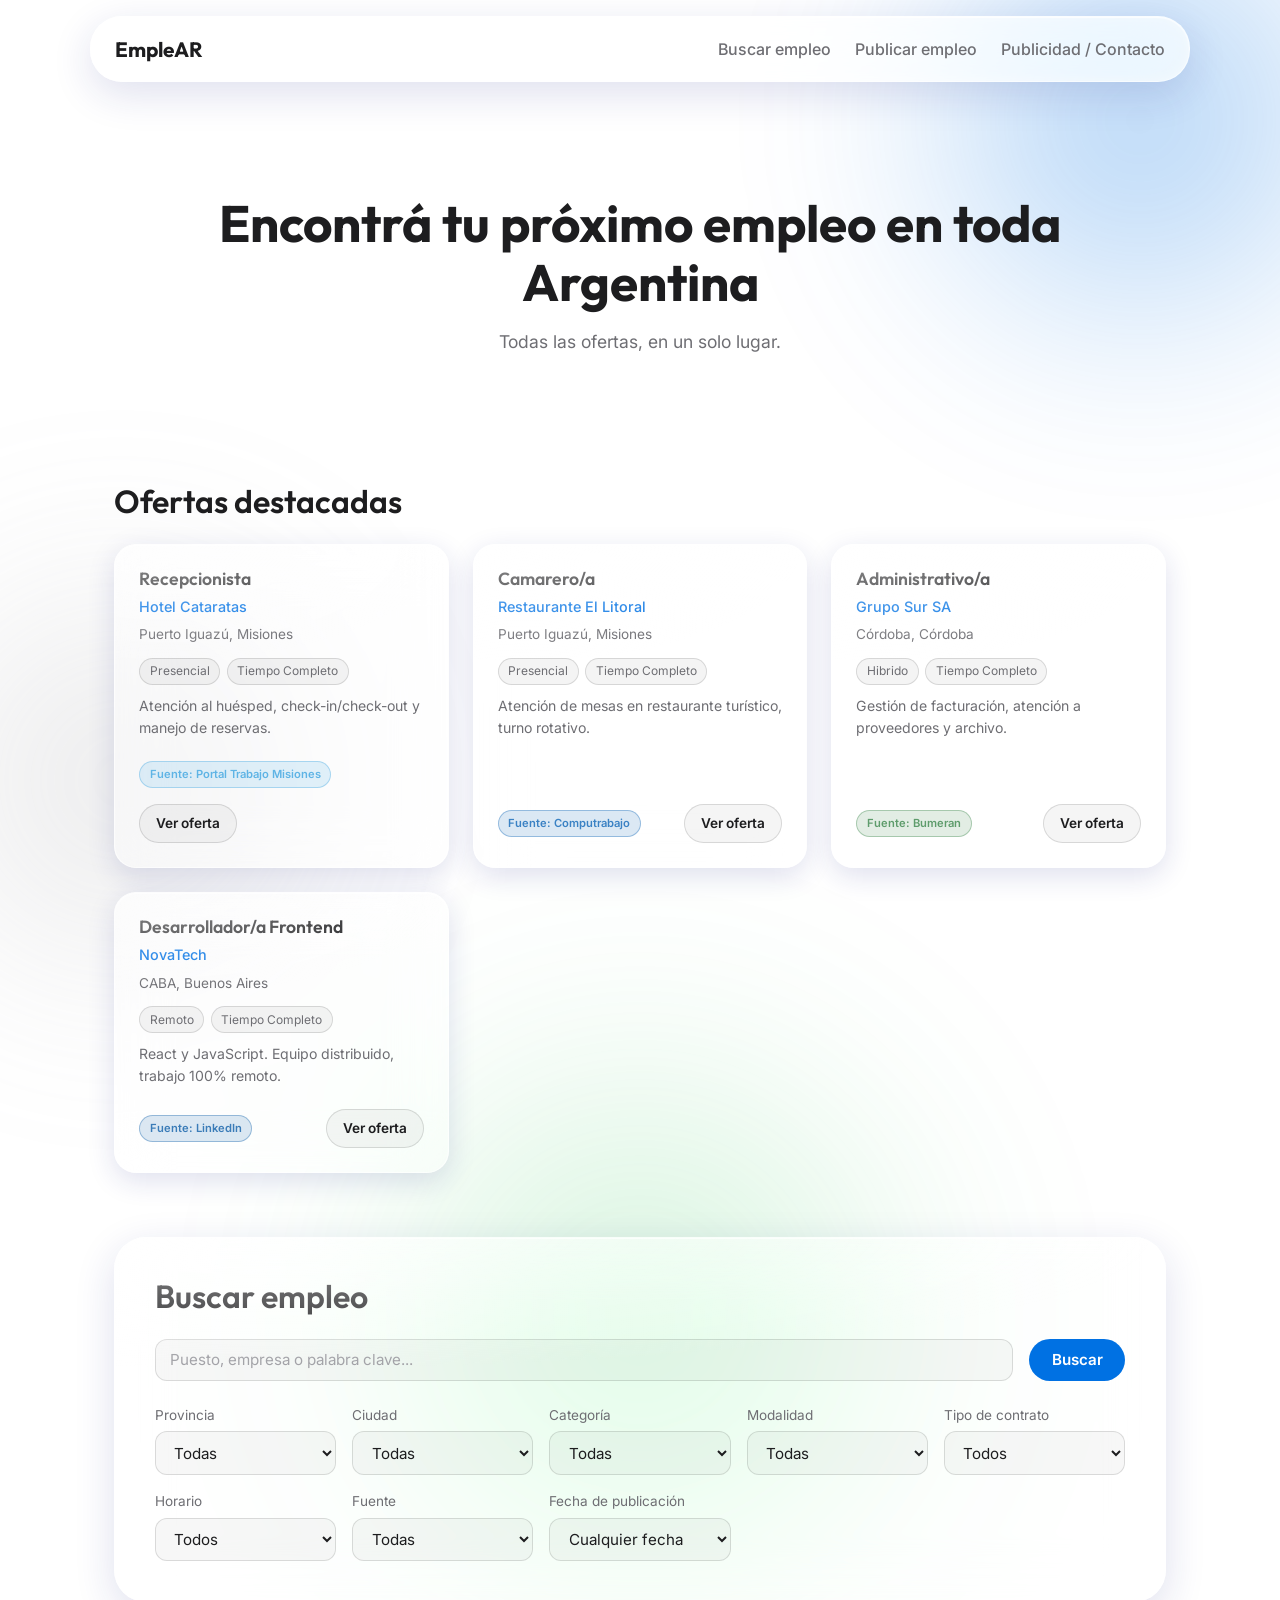
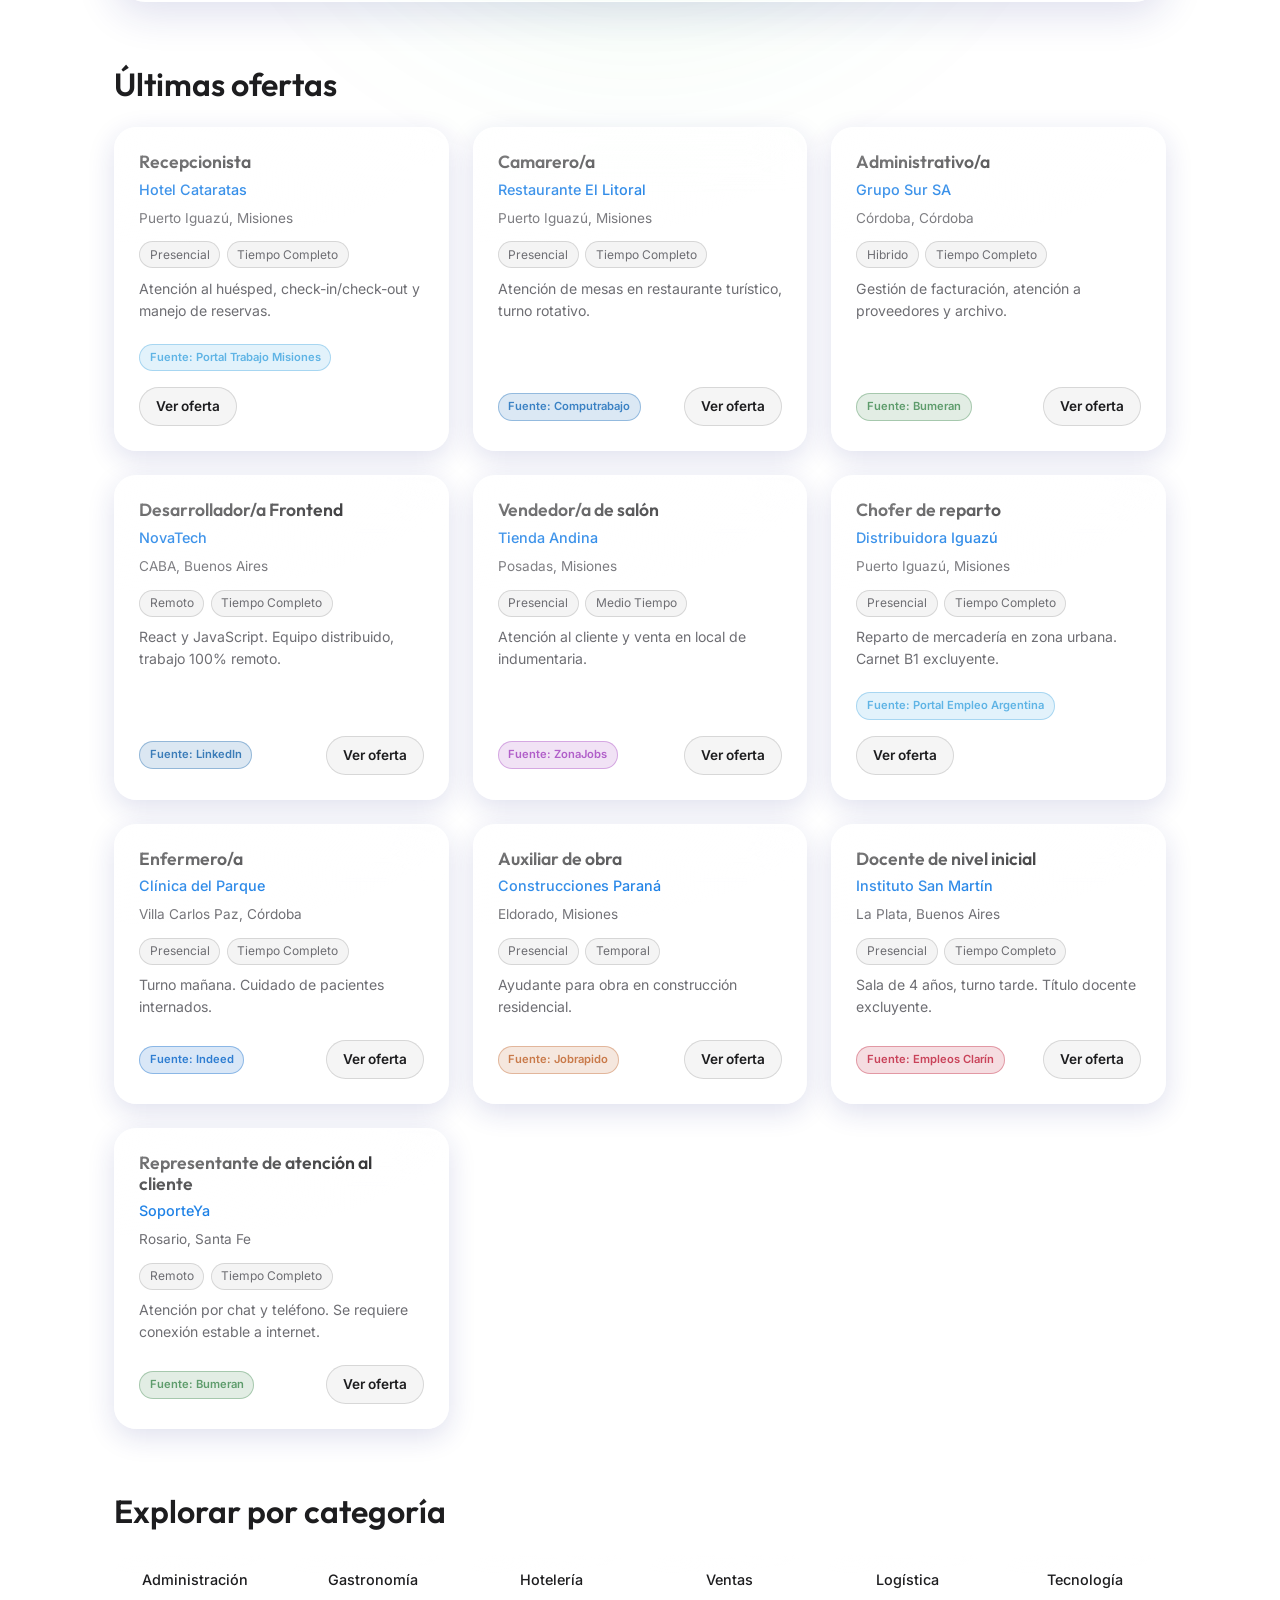
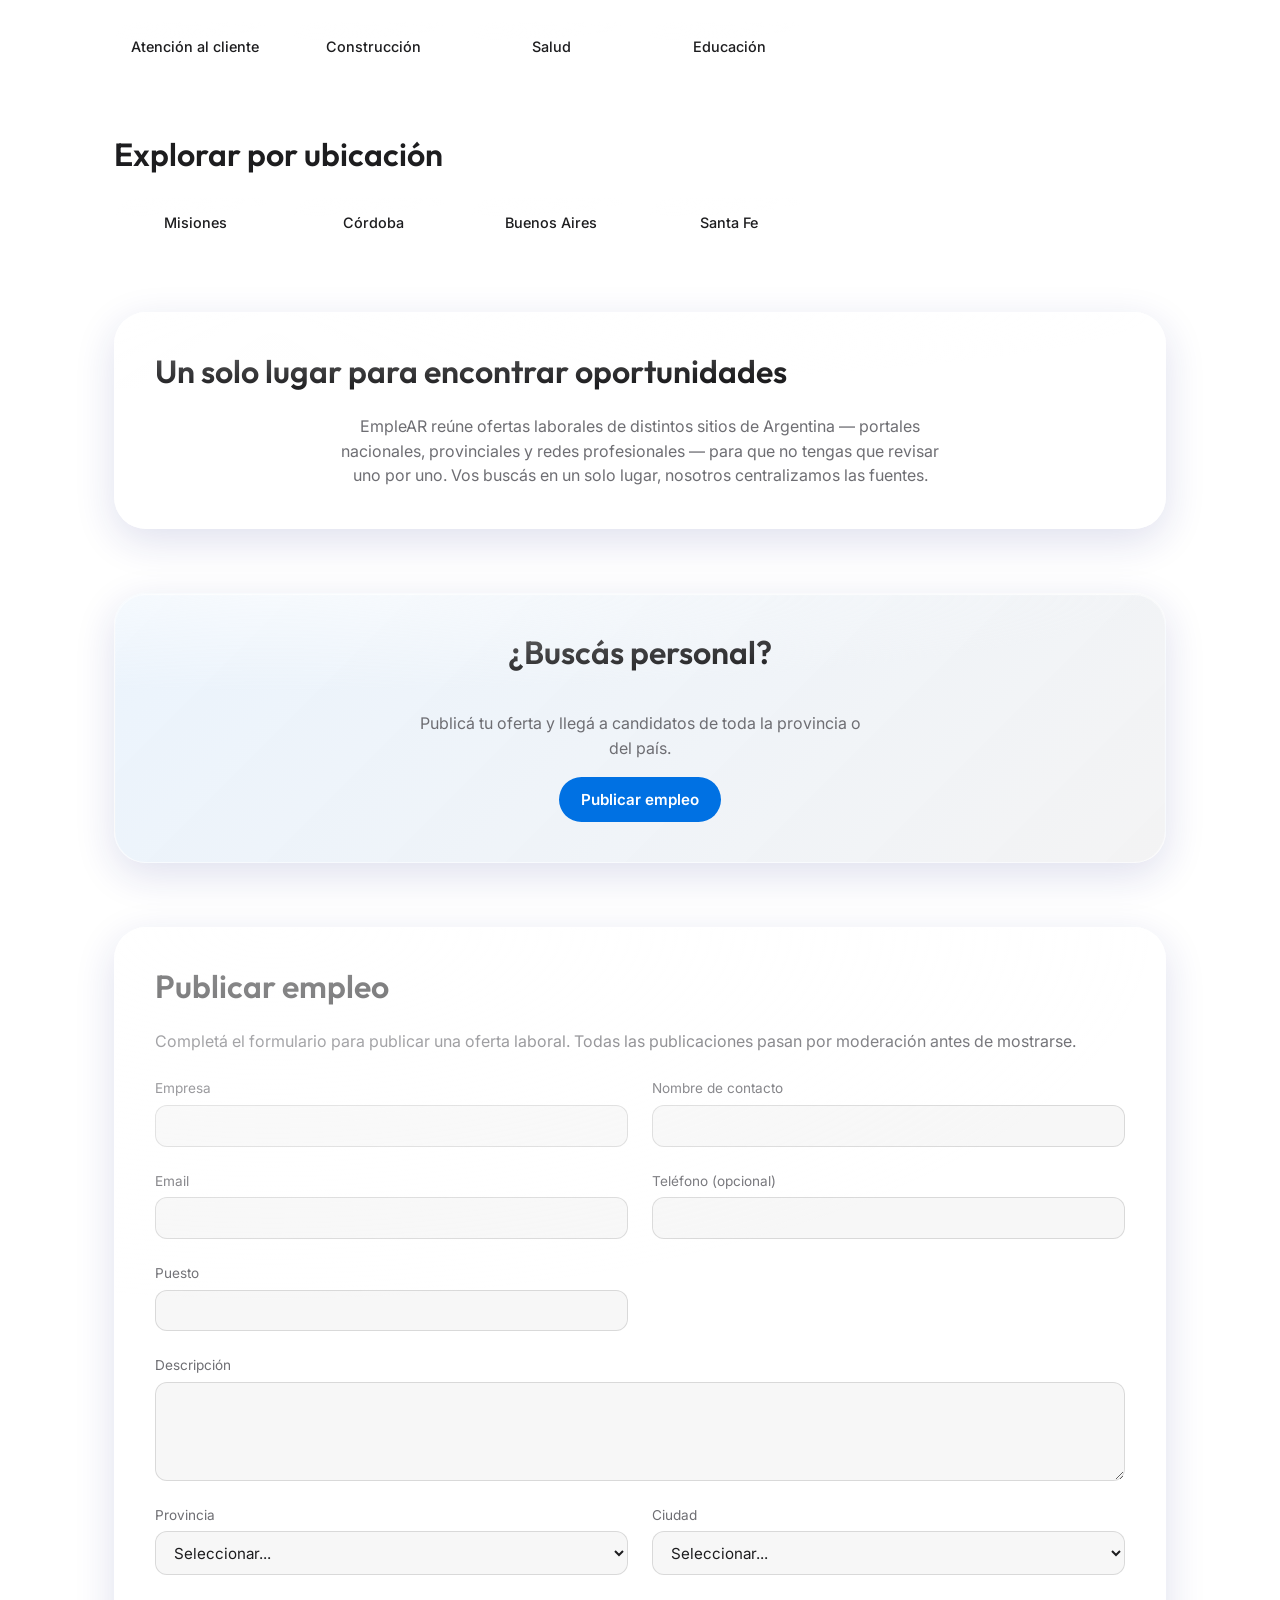
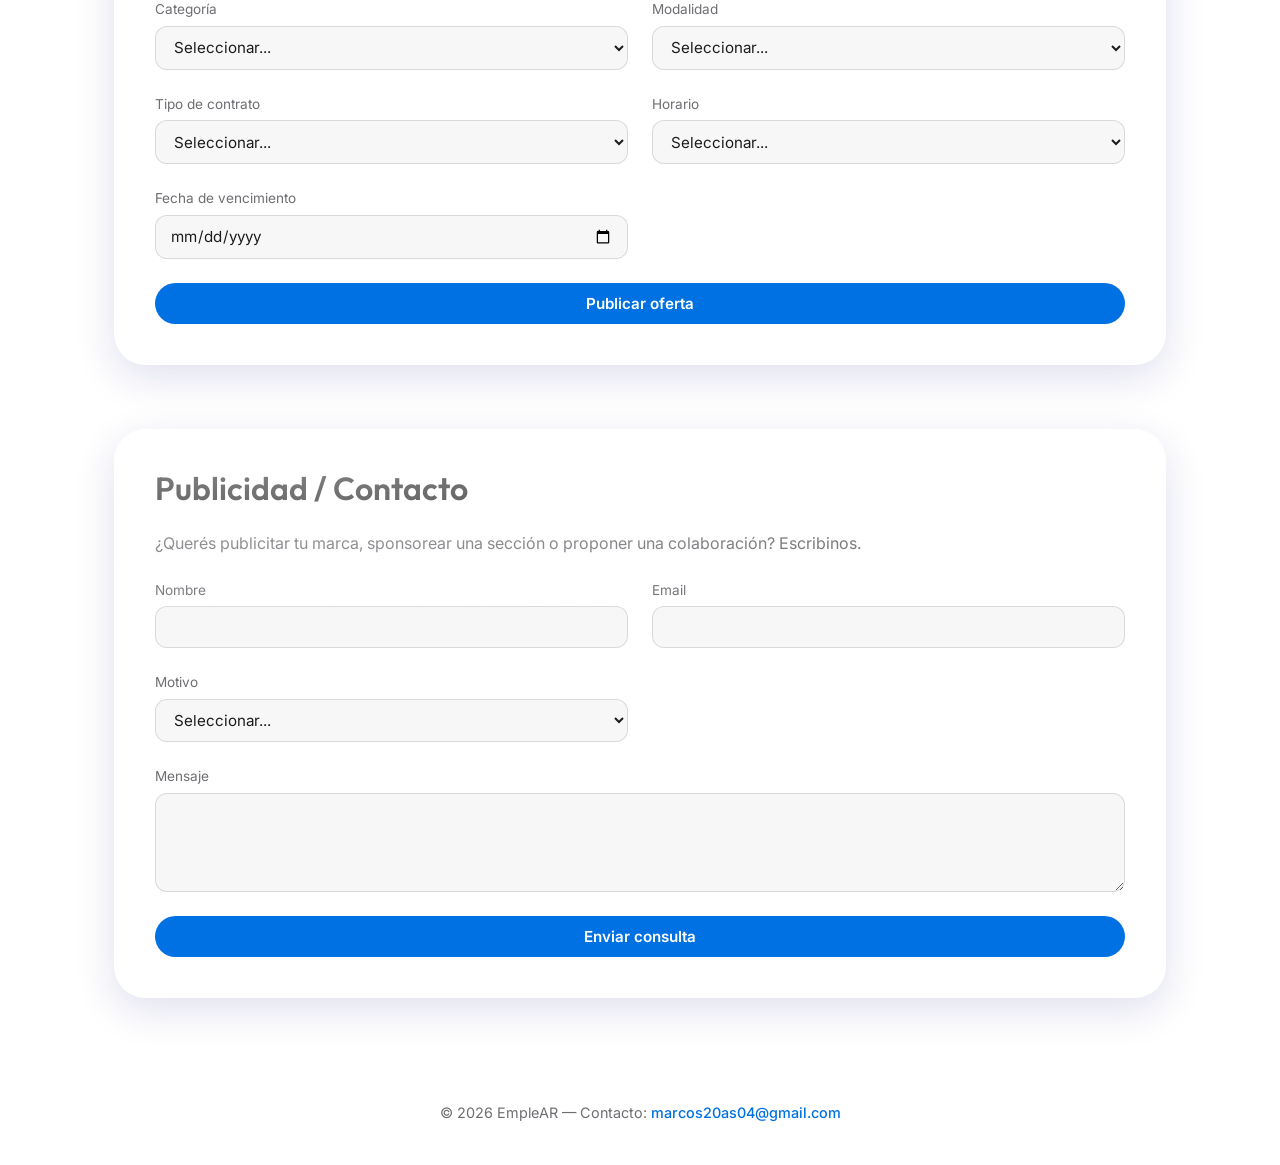
==== index.html @ 5faca5b2 "desarrollo de frontend" ====
<!DOCTYPE html>
<html lang="es">
<head>
  <meta charset="UTF-8">
  <meta name="viewport" content="width=device-width, initial-scale=1.0">
  <title>EmpleAR — Empleos en toda Argentina</title>
  <link rel="preconnect" href="https://fonts.googleapis.com">
  <link rel="preconnect" href="https://fonts.gstatic.com" crossorigin>
  <link href="https://fonts.googleapis.com/css2?family=Inter:wght@400;500;600&family=Outfit:wght@500;600;700&display=swap" rel="stylesheet">
  <link rel="stylesheet" href="css/variables.css">
  <link rel="stylesheet" href="css/base.css">
  <link rel="stylesheet" href="css/components.css">
</head>
<body>

  <!-- ===================== HEADER / NAVBAR ===================== -->
  <header class="site-header">
    <nav class="navbar" aria-label="Navegación principal">
      <a href="#top" class="logo">EmpleAR</a>

      <button class="nav-toggle" id="navToggle" aria-expanded="false" aria-controls="navMenu" aria-label="Abrir menú">
        <span></span>
        <span></span>
        <span></span>
      </button>

      <ul class="nav-menu" id="navMenu">
        <li><a href="#buscar">Buscar empleo</a></li>
        <li><a href="#publicar">Publicar empleo</a></li>
        <li><a href="#contacto">Publicidad / Contacto</a></li>
      </ul>
    </nav>
  </header>

  <main id="top">

    <!-- ===================== HERO ===================== -->
    <section class="hero" id="hero">
      <h1>Encontrá tu próximo empleo en toda Argentina</h1>
      <p>Todas las ofertas, en un solo lugar.</p>
    </section>

    <!-- ===================== OFERTAS DESTACADAS ===================== -->
    <section class="featured-section reveal" id="destacadas" aria-labelledby="destacadas-titulo">
      <h2 id="destacadas-titulo">Ofertas destacadas</h2>
      <div class="job-list" id="featuredList"></div>
    </section>

    <!-- ===================== BUSCADOR Y FILTROS ===================== -->
    <section class="search-section" id="buscar" aria-labelledby="buscar-titulo">
      <h2 id="buscar-titulo">Buscar empleo</h2>

      <form class="search-form" id="searchForm">
        <div class="search-bar">
          <label for="keyword" class="visually-hidden">Palabras clave</label>
          <input type="text" id="keyword" name="keyword" placeholder="Puesto, empresa o palabra clave...">
          <button type="submit" class="btn btn-primary">Buscar</button>
        </div>

        <div class="filters" id="filters">
          <div class="filter-group">
            <label for="provincia">Provincia</label>
            <select id="provincia" name="provincia">
              <option value="">Todas</option>
            </select>
          </div>

          <div class="filter-group">
            <label for="ciudad">Ciudad</label>
            <select id="ciudad" name="ciudad">
              <option value="">Todas</option>
            </select>
          </div>

          <div class="filter-group">
            <label for="categoria">Categoría</label>
            <select id="categoria" name="categoria">
              <option value="">Todas</option>
            </select>
          </div>

          <div class="filter-group">
            <label for="modalidad">Modalidad</label>
            <select id="modalidad" name="modalidad">
              <option value="">Todas</option>
              <option value="presencial">Presencial</option>
              <option value="remoto">Remoto</option>
              <option value="hibrido">Híbrido</option>
            </select>
          </div>

          <div class="filter-group">
            <label for="contrato">Tipo de contrato</label>
            <select id="contrato" name="contrato">
              <option value="">Todos</option>
              <option value="tiempo-completo">Tiempo completo</option>
              <option value="medio-tiempo">Medio tiempo</option>
              <option value="temporal">Temporal</option>
              <option value="freelance">Freelance</option>
            </select>
          </div>

          <div class="filter-group">
            <label for="horario">Horario</label>
            <select id="horario" name="horario">
              <option value="">Todos</option>
              <option value="manana">Mañana</option>
              <option value="tarde">Tarde</option>
              <option value="noche">Noche</option>
              <option value="rotativo">Rotativo</option>
            </select>
          </div>

          <div class="filter-group">
            <label for="fuente">Fuente</label>
            <select id="fuente" name="fuente">
              <option value="">Todas</option>
            </select>
          </div>

          <div class="filter-group">
            <label for="fecha">Fecha de publicación</label>
            <select id="fecha" name="fecha">
              <option value="">Cualquier fecha</option>
              <option value="24h">Últimas 24 horas</option>
              <option value="7d">Última semana</option>
              <option value="30d">Último mes</option>
            </select>
          </div>
        </div>
      </form>
    </section>

    <!-- ===================== RESULTADOS ===================== -->
    <section class="results-section" id="resultados" aria-labelledby="resultados-titulo">
      <h2 id="resultados-titulo">Últimas ofertas</h2>

      <div id="resultsStatus" class="results-status" role="status" aria-live="polite"></div>

      <div class="job-list" id="jobList">
        <!-- Las tarjetas de empleo se insertan acá dinámicamente con JavaScript -->
      </div>
    </section>

    <!-- ===================== EXPLORAR POR CATEGORÍA ===================== -->
    <section class="categories-section reveal" id="categorias" aria-labelledby="categorias-titulo">
      <h2 id="categorias-titulo">Explorar por categoría</h2>
      <div class="category-grid" id="categoryGrid"></div>
    </section>

    <!-- ===================== EXPLORAR POR UBICACIÓN ===================== -->
    <section class="locations-section reveal" id="ubicaciones" aria-labelledby="ubicaciones-titulo">
      <h2 id="ubicaciones-titulo">Explorar por ubicación</h2>
      <div class="location-grid" id="locationGrid"></div>
    </section>

    <!-- ===================== QUÉ ES EMPLEAR ===================== -->
    <section class="about-section reveal" id="nosotros" aria-labelledby="nosotros-titulo">
      <h2 id="nosotros-titulo">Un solo lugar para encontrar oportunidades</h2>
      <p>EmpleAR reúne ofertas laborales de distintos sitios de Argentina — portales nacionales, provinciales y redes profesionales — para que no tengas que revisar uno por uno. Vos buscás en un solo lugar, nosotros centralizamos las fuentes.</p>
    </section>

    <!-- ===================== CTA PUBLICAR ===================== -->
    <section class="cta-section reveal" id="ctaPublicar">
      <h2>¿Buscás personal?</h2>
      <p>Publicá tu oferta y llegá a candidatos de toda la provincia o del país.</p>
      <a href="#publicar" class="btn btn-primary">Publicar empleo</a>
    </section>

    <!-- ===================== PUBLICAR EMPLEO ===================== -->
    <section class="publish-section" id="publicar" aria-labelledby="publicar-titulo">
      <h2 id="publicar-titulo">Publicar empleo</h2>
      <p>Completá el formulario para publicar una oferta laboral. Todas las publicaciones pasan por moderación antes de mostrarse.</p>

      <form class="publish-form" id="publishForm">
        <div class="form-group">
          <label for="empresa">Empresa</label>
          <input type="text" id="empresa" name="empresa" required>
        </div>

        <div class="form-group">
          <label for="contactoNombre">Nombre de contacto</label>
          <input type="text" id="contactoNombre" name="contactoNombre" required>
        </div>

        <div class="form-group">
          <label for="email">Email</label>
          <input type="email" id="email" name="email" required>
        </div>

        <div class="form-group">
          <label for="telefono">Teléfono (opcional)</label>
          <input type="tel" id="telefono" name="telefono">
        </div>

        <div class="form-group">
          <label for="puesto">Puesto</label>
          <input type="text" id="puesto" name="puesto" required>
        </div>

        <div class="form-group form-group-full">
          <label for="descripcion">Descripción</label>
          <textarea id="descripcion" name="descripcion" rows="4" required></textarea>
        </div>

        <div class="form-group">
          <label for="publishProvincia">Provincia</label>
          <select id="publishProvincia" name="provincia" required>
            <option value="">Seleccionar...</option>
          </select>
        </div>

        <div class="form-group">
          <label for="publishCiudad">Ciudad</label>
          <select id="publishCiudad" name="ciudad" required>
            <option value="">Seleccionar...</option>
          </select>
        </div>

        <div class="form-group">
          <label for="publishCategoria">Categoría</label>
          <select id="publishCategoria" name="categoria" required>
            <option value="">Seleccionar...</option>
          </select>
        </div>

        <div class="form-group">
          <label for="publishModalidad">Modalidad</label>
          <select id="publishModalidad" name="modalidad" required>
            <option value="">Seleccionar...</option>
            <option value="presencial">Presencial</option>
            <option value="remoto">Remoto</option>
            <option value="hibrido">Híbrido</option>
          </select>
        </div>

        <div class="form-group">
          <label for="publishContrato">Tipo de contrato</label>
          <select id="publishContrato" name="contrato" required>
            <option value="">Seleccionar...</option>
            <option value="tiempo-completo">Tiempo completo</option>
            <option value="medio-tiempo">Medio tiempo</option>
            <option value="temporal">Temporal</option>
            <option value="freelance">Freelance</option>
          </select>
        </div>

        <div class="form-group">
          <label for="publishHorario">Horario</label>
          <select id="publishHorario" name="horario" required>
            <option value="">Seleccionar...</option>
            <option value="manana">Mañana</option>
            <option value="tarde">Tarde</option>
            <option value="noche">Noche</option>
            <option value="rotativo">Rotativo</option>
          </select>
        </div>

        <div class="form-group">
          <label for="vencimiento">Fecha de vencimiento</label>
          <input type="date" id="vencimiento" name="vencimiento" required>
        </div>

        <div class="form-group form-group-full">
          <button type="submit" class="btn btn-primary">Publicar oferta</button>
        </div>
      </form>
    </section>

    <!-- ===================== PUBLICIDAD / CONTACTO ===================== -->
    <section class="contact-section" id="contacto" aria-labelledby="contacto-titulo">
      <h2 id="contacto-titulo">Publicidad / Contacto</h2>
      <p>¿Querés publicitar tu marca, sponsorear una sección o proponer una colaboración? Escribinos.</p>

      <form class="contact-form" id="contactForm">
        <div class="form-group">
          <label for="contactNombre">Nombre</label>
          <input type="text" id="contactNombre" name="nombre" required>
        </div>

        <div class="form-group">
          <label for="contactEmail">Email</label>
          <input type="email" id="contactEmail" name="email" required>
        </div>

        <div class="form-group">
          <label for="motivo">Motivo</label>
          <select id="motivo" name="motivo" required>
            <option value="">Seleccionar...</option>
            <option value="publicidad">Publicidad</option>
            <option value="banners">Banners</option>
            <option value="destacadas">Ofertas destacadas</option>
            <option value="promociones">Promociones</option>
            <option value="colaboracion">Colaboraciones</option>
            <option value="precios">Precios</option>
            <option value="otro">Otra consulta comercial</option>
          </select>
        </div>

        <div class="form-group form-group-full">
          <label for="mensaje">Mensaje</label>
          <textarea id="mensaje" name="mensaje" rows="4" required></textarea>
        </div>

        <div class="form-group form-group-full">
          <button type="submit" class="btn btn-primary">Enviar consulta</button>
        </div>
      </form>
    </section>

  </main>

  <!-- ===================== FOOTER ===================== -->
  <footer class="site-footer">
    <p>&copy; 2026 EmpleAR — Contacto: <a href="mailto:marcos20as04@gmail.com">marcos20as04@gmail.com</a></p>
  </footer>

  <script src="js/data.js"></script>
  <script src="js/filters.js"></script>
  <script src="js/ui.js"></script>
</body>
</html>
---- css/variables.css ----
/* ===========================================================
   VARIABLES CSS — sistema de diseño de EmpleAR
   Paleta clara estilo Apple: blanco predominante, texto casi
   negro, gris para todo lo secundario, azul como único acento.
   =========================================================== */

:root {
  /* --- Color: fondo --- */
  --bg-page: #FFFFFF;
  --bg-alt: #F5F5F7;    /* gris muy claro, el "gris Apple" clásico */

  /* --- Color: acento (único, minimalista) --- */
  --accent: #0071E3;        /* azul Apple */
  --accent-soft: rgba(0, 113, 227, 0.18);

  /* --- Color: texto --- */
  --text: #1D1D1F;          /* casi negro, no negro puro */
  --text-muted: #6E6E73;    /* gris medio para texto secundario */
  --text-faint: #A1A1A6;    /* gris claro para detalles menores */

  /* --- Color: vidrio (glass) sobre fondo claro --- */
  --glass-bg: rgba(255, 255, 255, 0.45);
  --glass-bg-strong: rgba(255, 255, 255, 0.7);
  --glass-border: rgba(255, 255, 255, 0.6);
  --glass-shadow: rgba(31, 38, 135, 0.14);
  --glass-highlight: rgba(255, 255, 255, 0.75);
  --glass-blur: 26px;
  --glass-saturate: 180%;

  /* Borde gris fino para elementos planos (inputs, tags, botón secundario) —
     distinto del --glass-border, que es claro para simular el canto del vidrio. */
  --hairline: rgba(0, 0, 0, 0.12);

  /* --- Tipografía --- */
  --font-display: "Outfit", sans-serif;
  --font-body: "Inter", sans-serif;

  /* --- Espaciado (escala consistente) --- */
  --space-xs: 0.5rem;
  --space-sm: 1rem;
  --space-md: 1.5rem;
  --space-lg: 2.5rem;
  --space-xl: 4rem;

  /* --- Bordes y radios --- */
  --radius-sm: 12px;
  --radius-md: 22px;
  --radius-lg: 32px;

  /* --- Transiciones --- */
  --transition-fast: 0.18s ease;
  --transition-base: 0.3s cubic-bezier(0.4, 0, 0.2, 1);
}
---- css/base.css ----
/* ===========================================================
   BASE — reset, fondo global, tipografía base, accesibilidad
   =========================================================== */

* {
  box-sizing: border-box;
  margin: 0;
  padding: 0;
}

html {
  scroll-behavior: smooth;
}

body {
  font-family: var(--font-body);
  color: var(--text);
  background: var(--bg-page);
  min-height: 100vh;
  line-height: 1.55;
  -webkit-font-smoothing: antialiased;
  overflow-x: hidden;
}

/* Formas de color muy suaves y difuminadas detrás del contenido.
   Sin esto, el "vidrio esmerilado" (backdrop-filter) no tiene
   nada de color para desenfocar sobre un fondo blanco liso. */
body::before,
body::after {
  content: "";
  position: fixed;
  z-index: -1;
  border-radius: 50%;
  filter: blur(100px);
  pointer-events: none;
}

body::before {
  width: 560px;
  height: 560px;
  top: -160px;
  right: -140px;
  opacity: 0.4;
  background: radial-gradient(circle, #0071E3, transparent 70%);
}

body::after {
  width: 520px;
  height: 520px;
  bottom: -140px;
  left: -140px;
  opacity: 0.3;
  background: radial-gradient(circle, #A1A1A6, transparent 70%);
}

/* Una tercera mancha a mitad de página, para que las secciones
   que quedan lejos del borde también tengan color para desenfocar. */
main::before {
  content: "";
  position: absolute;
  z-index: -1;
  top: 900px;
  left: 50%;
  transform: translateX(-50%);
  width: 700px;
  height: 700px;
  border-radius: 50%;
  filter: blur(110px);
  opacity: 0.25;
  background: radial-gradient(circle, #34C759, transparent 70%);
  pointer-events: none;
}

h1, h2, h3 {
  font-family: var(--font-display);
  font-weight: 600;
  line-height: 1.15;
  color: var(--text);
}

h1 { font-size: clamp(2rem, 5vw, 3.2rem); font-weight: 700; }
h2 { font-size: clamp(1.5rem, 3vw, 2rem); margin-bottom: var(--space-md); }

p { color: var(--text-muted); }

a {
  color: var(--accent);
  text-decoration: none;
}

/* Foco de teclado visible: accesibilidad, nunca lo eliminamos */
a:focus-visible,
button:focus-visible,
input:focus-visible,
select:focus-visible,
textarea:focus-visible {
  outline: 2px solid var(--accent);
  outline-offset: 2px;
}

/* Oculta visualmente pero mantiene disponible para lectores de pantalla */
.visually-hidden {
  position: absolute;
  width: 1px;
  height: 1px;
  overflow: hidden;
  clip: rect(0 0 0 0);
  white-space: nowrap;
}

main {
  position: relative;
  display: flex;
  flex-direction: column;
  gap: var(--space-xl);
  padding: var(--space-xl) var(--space-md);
  max-width: 1100px;
  margin: 0 auto;
}

section h2 {
  text-align: left;
}

/* Respeta a usuarios que prefieren menos movimiento */
@media (prefers-reduced-motion: reduce) {
  * {
    animation-duration: 0.01ms !important;
    transition-duration: 0.01ms !important;
    scroll-behavior: auto !important;
  }
}
---- css/components.css ----
/* ===========================================================
   COMPONENTS — Liquid Glass: navbar, hero, buscador, cards,
   formularios, footer
   =========================================================== */

/* -----------------------------------------------------------
   Clase base "glass": la reutilizamos en navbar, cards y forms
   en vez de repetir backdrop-filter en cada componente.

   El "truco" del vidrio real son 3 capas trabajando juntas:
   1. backdrop-filter: desenfoca y satura lo que está detrás.
   2. box-shadow inset: simula el canto del vidrio captando luz
      (línea clara arriba, más tenue abajo).
   3. box-shadow normal: la sombra que el panel proyecta, con
      un tinte de color en vez de negro puro (más "vidrio",
      menos "cartón").
   ----------------------------------------------------------- */
.glass {
  background: var(--glass-bg);
  border: 1px solid var(--glass-border);
  backdrop-filter: blur(var(--glass-blur)) saturate(var(--glass-saturate));
  -webkit-backdrop-filter: blur(var(--glass-blur)) saturate(var(--glass-saturate));
  box-shadow:
    inset 0 1px 1px var(--glass-highlight),
    inset 0 -1px 12px rgba(255, 255, 255, 0.25),
    0 12px 40px var(--glass-shadow);
}

/* ===================== NAVBAR ===================== */
.site-header {
  position: sticky;
  top: var(--space-sm);
  z-index: 100;
  display: flex;
  justify-content: center;
  padding: 0 var(--space-md);
}

.navbar {
  width: 100%;
  max-width: 1100px;
  display: flex;
  align-items: center;
  justify-content: space-between;
  padding: var(--space-sm) var(--space-md);
  border-radius: var(--radius-lg);
  background: var(--glass-bg-strong);
  border: 1px solid var(--glass-border);
  backdrop-filter: blur(var(--glass-blur)) saturate(var(--glass-saturate));
  -webkit-backdrop-filter: blur(var(--glass-blur)) saturate(var(--glass-saturate));
  box-shadow:
    inset 0 1px 1px var(--glass-highlight),
    inset 0 -1px 10px rgba(255, 255, 255, 0.3),
    0 12px 40px var(--glass-shadow);
  transition: padding var(--transition-base), background var(--transition-base), box-shadow var(--transition-base);
}

/* Cuando el usuario hace scroll (clase agregada por JS), la navbar
   se achica un poco y se vuelve más opaca: da sensación de profundidad. */
.site-header.scrolled .navbar {
  padding: 0.6rem var(--space-md);
  background: rgba(255, 255, 255, 0.82);
  box-shadow:
    inset 0 1px 1px var(--glass-highlight),
    0 16px 48px rgba(31, 38, 135, 0.2);
}

.logo {
  font-family: var(--font-display);
  font-weight: 700;
  font-size: 1.3rem;
  color: var(--text);
}

.nav-menu {
  list-style: none;
  display: flex;
  gap: var(--space-md);
}

.nav-menu a {
  color: var(--text-muted);
  font-weight: 500;
  transition: color var(--transition-fast);
}

.nav-menu a:hover {
  color: var(--accent);
}

/* Botón hamburguesa: oculto en desktop, visible en mobile (ver media query) */
.nav-toggle {
  display: none;
  flex-direction: column;
  gap: 4px;
  background: none;
  border: none;
  cursor: pointer;
  padding: var(--space-xs);
}

.nav-toggle span {
  width: 22px;
  height: 2px;
  background: var(--text);
  border-radius: 2px;
  transition: transform var(--transition-fast), opacity var(--transition-fast);
}

/* ===================== HERO ===================== */
.hero {
  text-align: center;
  padding: var(--space-xl) var(--space-md);
  display: flex;
  flex-direction: column;
  align-items: center;
  gap: var(--space-sm);
}

.hero p {
  max-width: 46ch;
  font-size: 1.1rem;
}

/* ===================== BUSCADOR ===================== */
.search-section {
  position: relative;
  overflow: hidden;
  padding: var(--space-lg);
  border-radius: var(--radius-lg);
  background: var(--glass-bg);
  border: 1px solid var(--glass-border);
  backdrop-filter: blur(var(--glass-blur)) saturate(var(--glass-saturate));
  -webkit-backdrop-filter: blur(var(--glass-blur)) saturate(var(--glass-saturate));
  box-shadow:
    inset 0 1px 1px var(--glass-highlight),
    0 12px 40px var(--glass-shadow);
}

/* Brillo tipo vidrio: un óvalo de luz muy suave en la esquina
   superior izquierda, como si el panel reflejara una fuente de
   luz. Se repite en todos los paneles glass grandes. */
.search-section::before,
.job-card::before,
.chip-card::before,
.about-section::before,
.cta-section::before,
.publish-section::before,
.contact-section::before {
  content: "";
  position: absolute;
  inset: 0;
  background: radial-gradient(ellipse 140% 60% at 15% 0%, rgba(255, 255, 255, 0.55), transparent 60%);
  pointer-events: none;
}

.search-bar {
  display: flex;
  gap: var(--space-sm);
  margin-bottom: var(--space-md);
}

.search-bar input[type="text"] {
  flex: 1;
}

/* Grid de filtros: se acomoda solo según el ancho disponible,
   sin necesidad de media queries manuales por cada breakpoint */
.filters {
  display: grid;
  grid-template-columns: repeat(auto-fit, minmax(160px, 1fr));
  gap: var(--space-sm);
}

.filter-group {
  display: flex;
  flex-direction: column;
  gap: 0.35rem;
}

.filter-group label {
  font-size: 0.85rem;
  color: var(--text-muted);
}

/* ===================== INPUTS / SELECT (compartido) ===================== */
input[type="text"],
input[type="email"],
input[type="tel"],
input[type="date"],
select,
textarea {
  font-family: var(--font-body);
  font-size: 0.95rem;
  color: var(--text);
  background: rgba(0, 0, 0, 0.03);
  border: 1px solid var(--hairline);
  border-radius: var(--radius-sm);
  padding: 0.65rem 0.9rem;
  transition: border-color var(--transition-fast), background var(--transition-fast);
}

input::placeholder,
textarea::placeholder {
  color: var(--text-faint);
}

input:hover,
select:hover,
textarea:hover {
  border-color: rgba(0, 0, 0, 0.2);
}

input:focus,
select:focus,
textarea:focus {
  background: rgba(0, 0, 0, 0.015);
  border-color: var(--accent);
}

select option {
  background: var(--bg-page);
  color: var(--text);
}

/* ===================== BOTONES ===================== */
.btn {
  font-family: var(--font-body);
  font-weight: 600;
  font-size: 0.95rem;
  padding: 0.7rem 1.4rem;
  border-radius: 980px;
  border: none;
  cursor: pointer;
  transition: transform var(--transition-fast), box-shadow var(--transition-fast);
}

.btn-primary {
  position: relative;
  overflow: hidden;
  background: var(--accent);
  color: #FFFFFF;
}

.btn-primary:hover {
  background: #0077ED;
  transform: translateY(-1px) scale(1.01);
  box-shadow: 0 6px 18px var(--accent-soft);
}

.btn-primary:active {
  background: #006EDB;
  transform: translateY(0) scale(1);
}

/* Reflejo de luz que atraviesa el botón al pasar el mouse.
   Es un pseudo-elemento angosto y rotado que se mueve de
   izquierda a derecha cambiando su posición con "left". */
.btn-primary::after {
  content: "";
  position: absolute;
  top: 0;
  left: -60%;
  width: 40%;
  height: 100%;
  background: linear-gradient(120deg, transparent, rgba(255, 255, 255, 0.35), transparent);
  transform: skewX(-20deg);
  transition: left var(--transition-base);
}

.btn-primary:hover::after {
  left: 130%;
}

.btn-secondary {
  background: rgba(0, 0, 0, 0.04);
  border: 1px solid var(--hairline);
  color: var(--text);
  padding: 0.5rem 1rem;
  font-size: 0.85rem;
}

.btn-secondary:hover {
  background: rgba(0, 0, 0, 0.07);
  border-color: var(--accent);
  transform: translateY(-1px);
}

/* ===================== RESULTADOS / JOB CARDS ===================== */
.results-status {
  color: var(--text-muted);
  margin-bottom: var(--space-sm);
  font-size: 0.9rem;
}

.job-list {
  display: grid;
  grid-template-columns: repeat(auto-fill, minmax(260px, 1fr));
  gap: var(--space-md);
}

.job-card {
  position: relative;
  overflow: hidden;
  padding: var(--space-md);
  border-radius: var(--radius-md);
  display: flex;
  flex-direction: column;
  gap: 0.4rem;
  background: var(--glass-bg);
  border: 1px solid var(--glass-border);
  backdrop-filter: blur(var(--glass-blur)) saturate(var(--glass-saturate));
  -webkit-backdrop-filter: blur(var(--glass-blur)) saturate(var(--glass-saturate));
  box-shadow:
    inset 0 1px 1px var(--glass-highlight),
    0 8px 28px var(--glass-shadow);
  transition: transform var(--transition-base), background var(--transition-base), box-shadow var(--transition-base);
}

.job-card:hover {
  transform: translateY(-6px);
  background: var(--glass-bg-strong);
  box-shadow:
    inset 0 1px 1px var(--glass-highlight),
    0 20px 44px rgba(0, 113, 227, 0.18);
}

.job-card h3 {
  font-family: var(--font-display);
  font-size: 1.1rem;
}

.job-card .empresa {
  color: var(--accent);
  font-size: 0.9rem;
  font-weight: 500;
}

.job-card .ubicacion {
  color: var(--text-muted);
  font-size: 0.85rem;
}

.job-card .tags {
  display: flex;
  flex-wrap: wrap;
  gap: 0.4rem;
  margin-top: 0.4rem;
}

.job-card .tag {
  font-size: 0.75rem;
  padding: 0.2rem 0.6rem;
  border-radius: 999px;
  background: rgba(0, 0, 0, 0.045);
  border: 1px solid var(--hairline);
  color: var(--text-muted);
}

.job-card .descripcion {
  font-size: 0.88rem;
  margin-top: 0.2rem;
}

.card-footer {
  margin-top: auto;
  padding-top: var(--space-sm);
  display: flex;
  align-items: center;
  justify-content: space-between;
  gap: var(--space-sm);
  flex-wrap: wrap;
}

/* Badge de fuente: el color lo define --badge-color, inyectado
   inline por JS según la fuente (ver SOURCE_COLORS en ui.js). */
.source-badge {
  font-size: 0.7rem;
  font-weight: 600;
  padding: 0.25rem 0.6rem;
  border-radius: 999px;
  color: var(--badge-color, var(--accent));
  background: color-mix(in srgb, var(--badge-color, var(--accent)) 18%, transparent);
  border: 1px solid color-mix(in srgb, var(--badge-color, var(--accent)) 45%, transparent);
  white-space: nowrap;
}

/* ===================== CHIPS (categorías / ubicaciones) ===================== */
.category-grid,
.location-grid {
  display: grid;
  grid-template-columns: repeat(auto-fill, minmax(150px, 1fr));
  gap: var(--space-sm);
}

.chip-card {
  position: relative;
  overflow: hidden;
  font-family: var(--font-body);
  font-size: 0.9rem;
  font-weight: 500;
  color: var(--text);
  text-align: center;
  padding: var(--space-sm);
  border-radius: var(--radius-md);
  cursor: pointer;
  background: var(--glass-bg);
  border: 1px solid var(--glass-border);
  backdrop-filter: blur(var(--glass-blur)) saturate(var(--glass-saturate));
  -webkit-backdrop-filter: blur(var(--glass-blur)) saturate(var(--glass-saturate));
  box-shadow: inset 0 1px 1px var(--glass-highlight);
  transition: transform var(--transition-fast), background var(--transition-fast), border-color var(--transition-fast), box-shadow var(--transition-fast);
}

.chip-card:hover {
  transform: translateY(-3px);
  background: var(--glass-bg-strong);
  border-color: var(--accent);
  box-shadow:
    inset 0 1px 1px var(--glass-highlight),
    0 10px 26px rgba(0, 113, 227, 0.16);
}

/* ===================== QUÉ ES EMPLEAR ===================== */
.about-section {
  position: relative;
  overflow: hidden;
  text-align: center;
  padding: var(--space-lg);
  border-radius: var(--radius-lg);
  background: var(--glass-bg);
  border: 1px solid var(--glass-border);
  backdrop-filter: blur(var(--glass-blur)) saturate(var(--glass-saturate));
  -webkit-backdrop-filter: blur(var(--glass-blur)) saturate(var(--glass-saturate));
  box-shadow: inset 0 1px 1px var(--glass-highlight), 0 12px 40px var(--glass-shadow);
}

.about-section p {
  max-width: 60ch;
  margin: 0 auto;
}

/* ===================== CTA PUBLICAR ===================== */
.cta-section {
  position: relative;
  overflow: hidden;
  text-align: center;
  padding: var(--space-lg);
  border-radius: var(--radius-lg);
  display: flex;
  flex-direction: column;
  align-items: center;
  gap: var(--space-sm);
  background: linear-gradient(135deg, rgba(0, 113, 227, 0.08), rgba(161, 161, 166, 0.12)), var(--glass-bg);
  border: 1px solid var(--glass-border);
  backdrop-filter: blur(var(--glass-blur)) saturate(var(--glass-saturate));
  -webkit-backdrop-filter: blur(var(--glass-blur)) saturate(var(--glass-saturate));
  box-shadow: inset 0 1px 1px var(--glass-highlight), 0 12px 40px var(--glass-shadow);
}

.cta-section p {
  max-width: 46ch;
}

/* ===================== ANIMACIÓN DE APARICIÓN AL SCROLL ===================== */
.reveal {
  opacity: 0;
  transform: translateY(24px);
  transition: opacity 0.6s ease, transform 0.6s ease;
}

.reveal.visible {
  opacity: 1;
  transform: translateY(0);
}

/* ===================== FORMULARIOS (publicar / contacto) ===================== */
.publish-section,
.contact-section {
  position: relative;
  overflow: hidden;
  padding: var(--space-lg);
  border-radius: var(--radius-lg);
  background: var(--glass-bg);
  border: 1px solid var(--glass-border);
  backdrop-filter: blur(var(--glass-blur)) saturate(var(--glass-saturate));
  -webkit-backdrop-filter: blur(var(--glass-blur)) saturate(var(--glass-saturate));
  box-shadow: inset 0 1px 1px var(--glass-highlight), 0 12px 40px var(--glass-shadow);
}

.publish-section > p,
.contact-section > p {
  margin-bottom: var(--space-md);
}

.publish-form,
.contact-form {
  display: grid;
  grid-template-columns: 1fr 1fr;
  gap: var(--space-md);
}

.form-group {
  display: flex;
  flex-direction: column;
  gap: 0.35rem;
}

.form-group label {
  font-size: 0.85rem;
  color: var(--text-muted);
}

.form-group-full {
  grid-column: 1 / -1;
}

/* ===================== FOOTER ===================== */
.site-footer {
  text-align: center;
  padding: var(--space-lg) var(--space-md);
  color: var(--text-muted);
  font-size: 0.9rem;
}

.site-footer a {
  font-weight: 500;
}

/* ===================== RESPONSIVE ===================== */
@media (max-width: 720px) {
  .nav-menu {
    position: absolute;
    top: calc(100% + var(--space-xs));
    left: 0;
    right: 0;
    flex-direction: column;
    padding: var(--space-md);
    border-radius: var(--radius-md);
    background: var(--glass-bg-strong);
    border: 1px solid var(--glass-border);
    backdrop-filter: blur(var(--glass-blur)) saturate(var(--glass-saturate));
    -webkit-backdrop-filter: blur(var(--glass-blur)) saturate(var(--glass-saturate));
    box-shadow: inset 0 1px 1px var(--glass-highlight), 0 16px 40px var(--glass-shadow);
    display: none;
  }

  .nav-menu.open {
    display: flex;
  }

  .nav-toggle {
    display: flex;
  }

  .publish-form,
  .contact-form {
    grid-template-columns: 1fr;
  }

  .search-bar {
    flex-direction: column;
  }
}
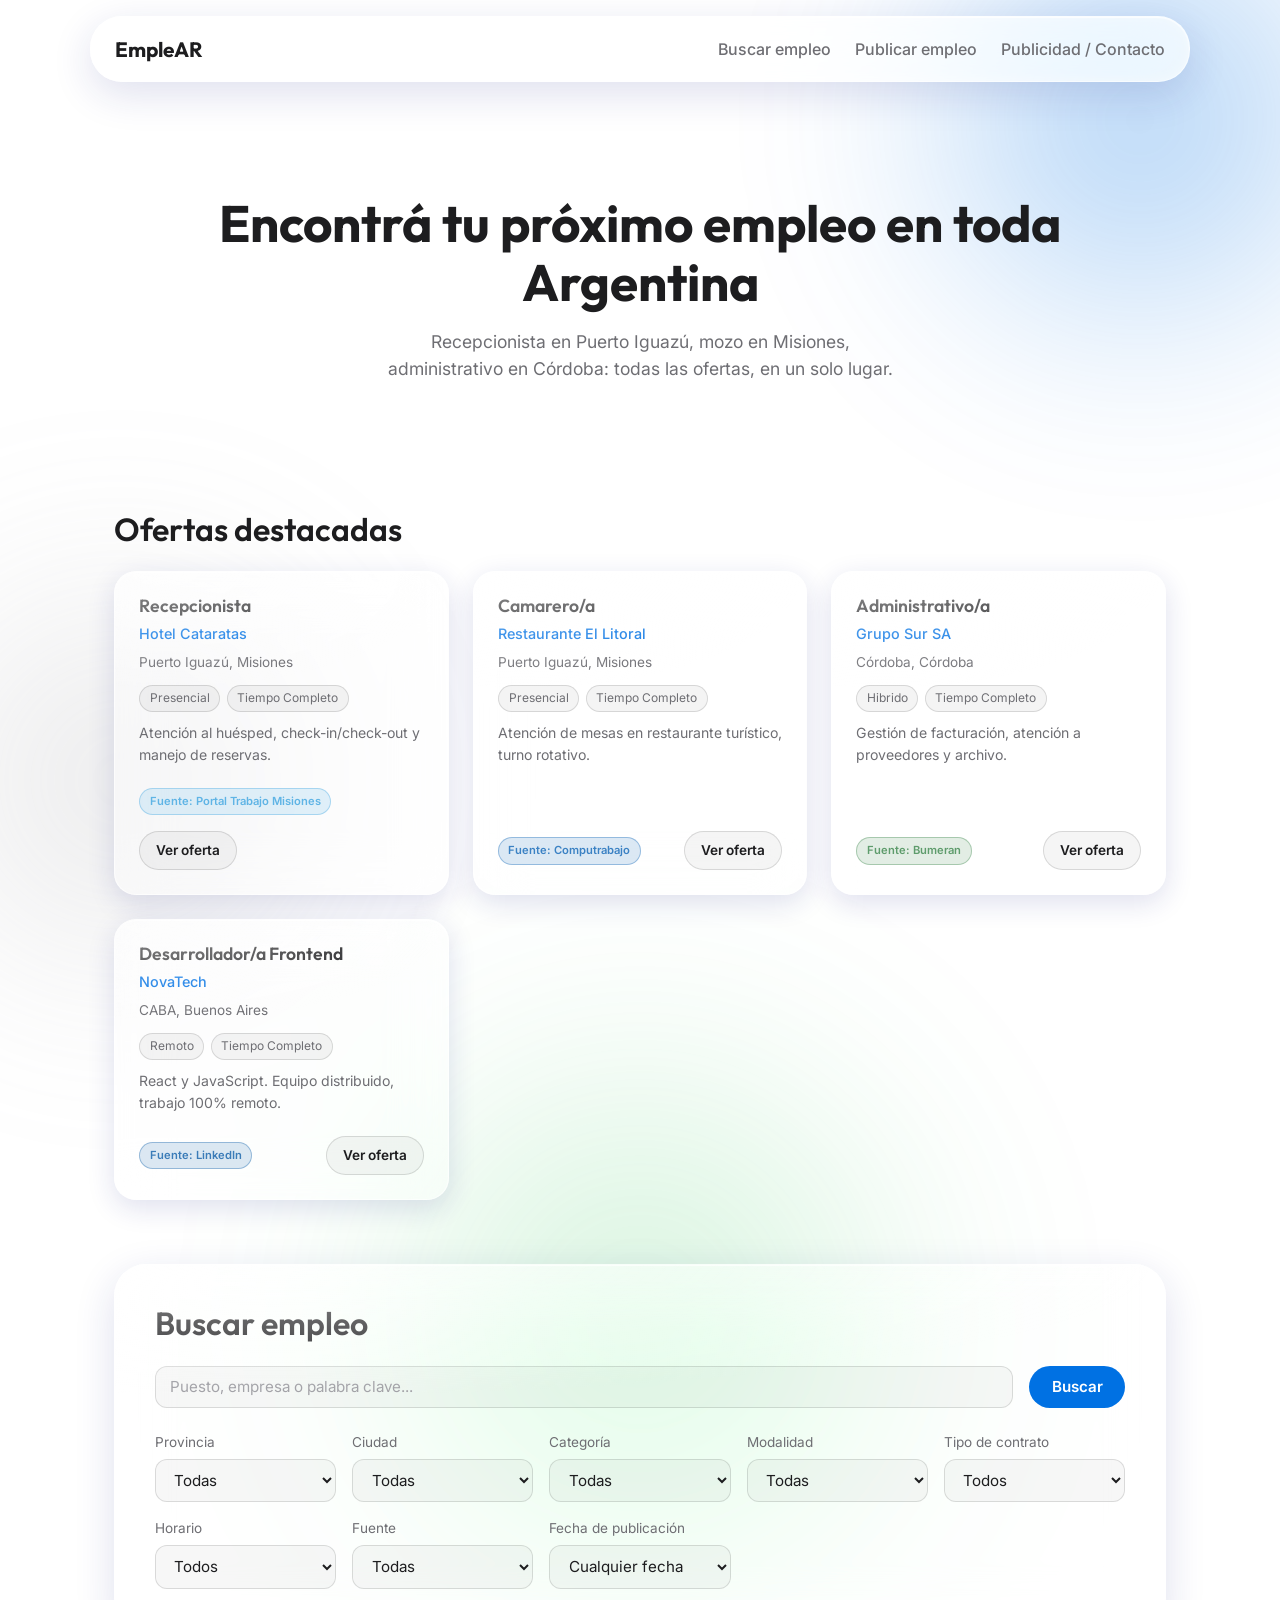
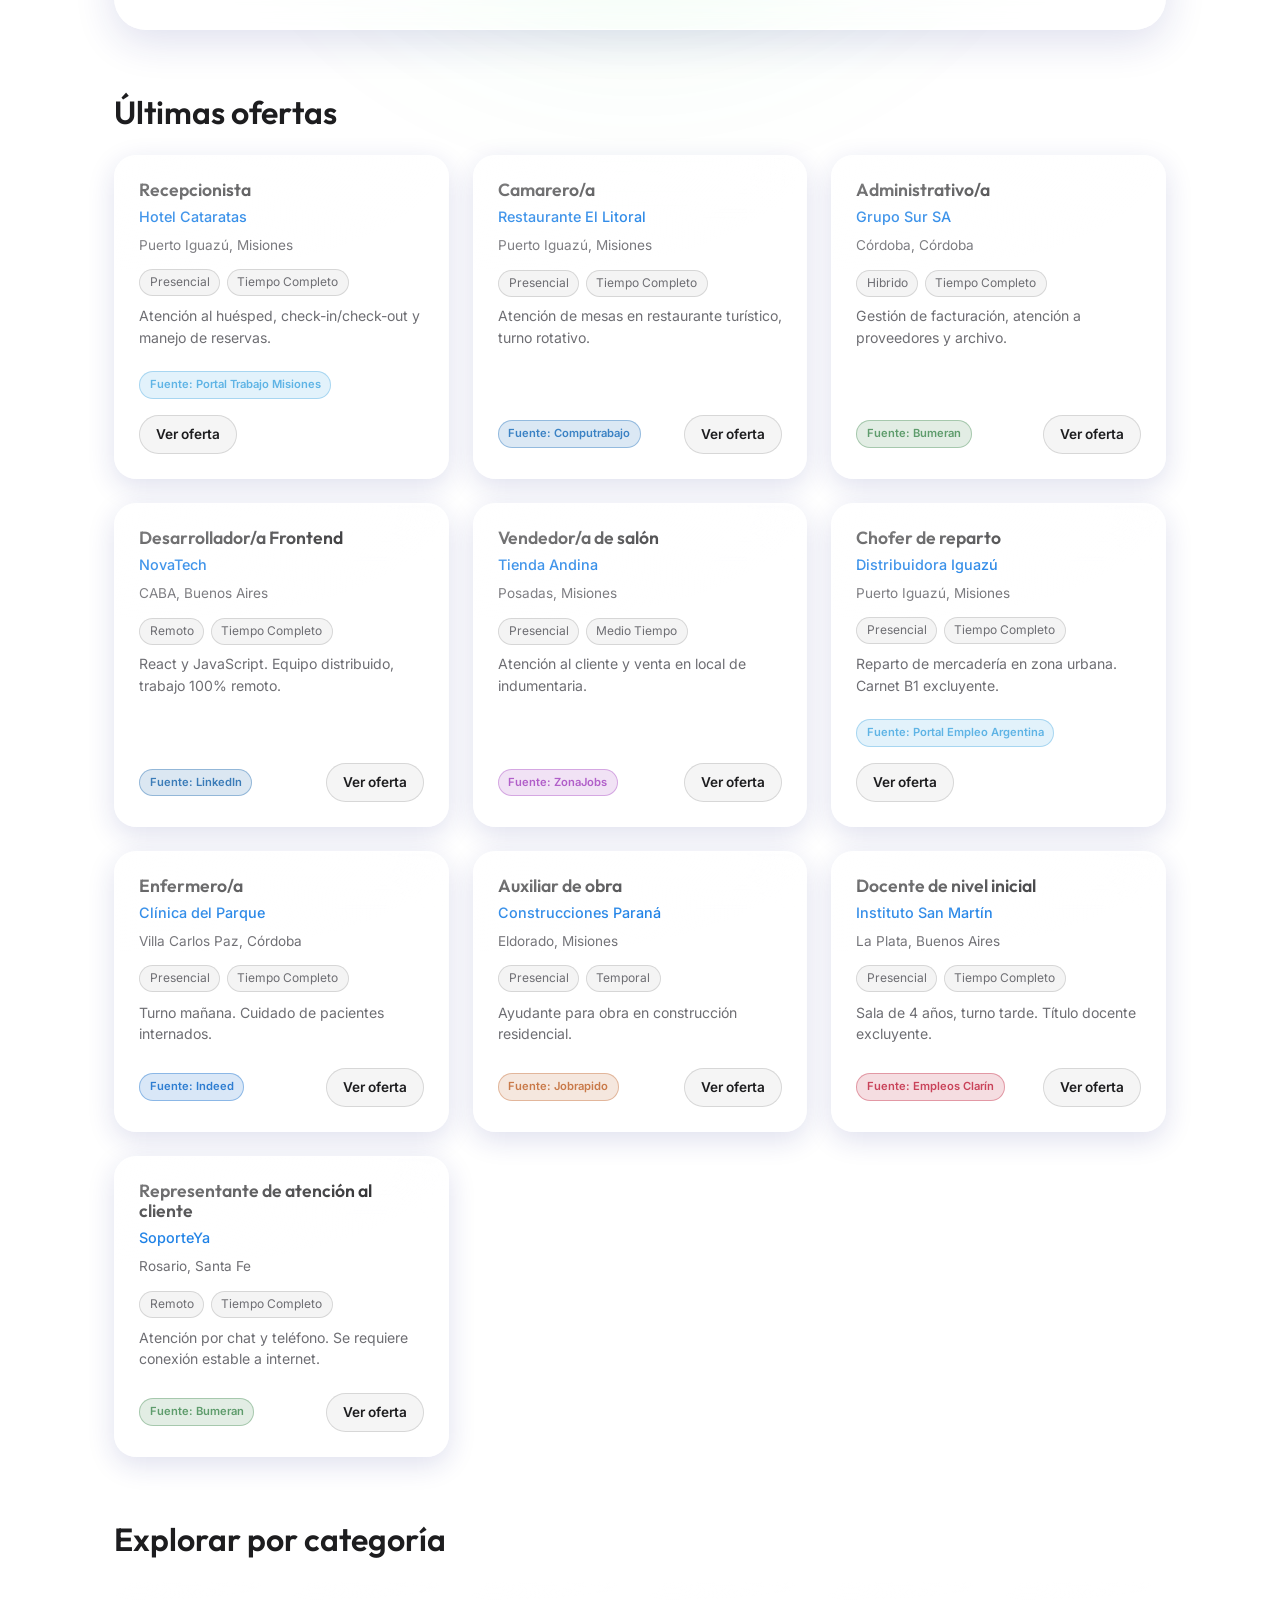
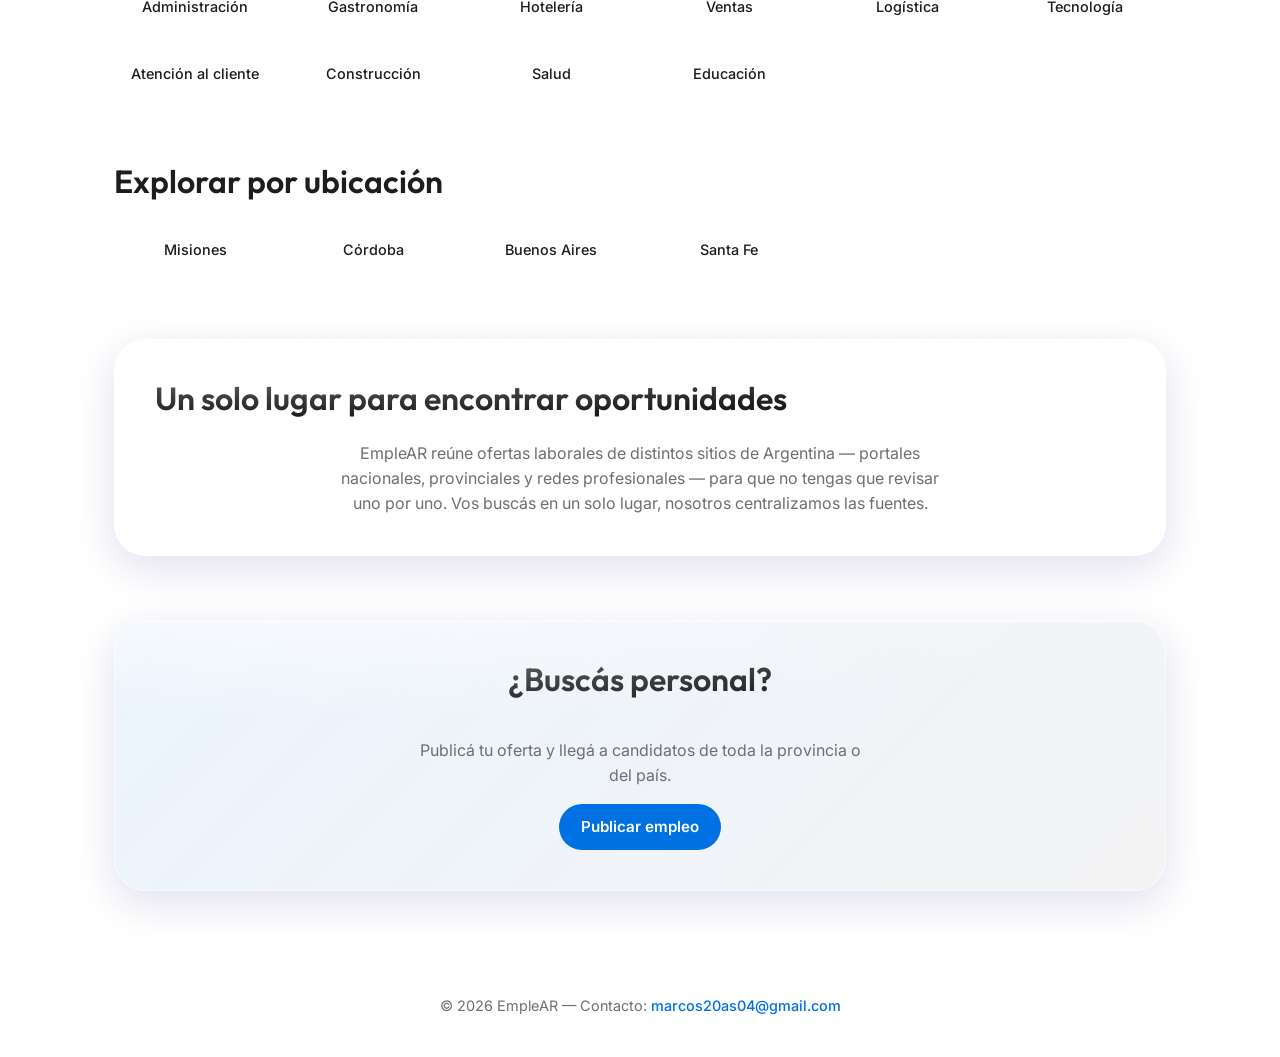
==== commit afa66a83: "backend" ====
--- a/index.html
+++ b/index.html
@@ -16,7 +16,7 @@
   <!-- ===================== HEADER / NAVBAR ===================== -->
   <header class="site-header">
     <nav class="navbar" aria-label="Navegación principal">
-      <a href="#top" class="logo">EmpleAR</a>
+      <a href="index.html" class="logo">EmpleAR</a>
 
       <button class="nav-toggle" id="navToggle" aria-expanded="false" aria-controls="navMenu" aria-label="Abrir menú">
         <span></span>
@@ -25,19 +25,19 @@
       </button>
 
       <ul class="nav-menu" id="navMenu">
-        <li><a href="#buscar">Buscar empleo</a></li>
-        <li><a href="#publicar">Publicar empleo</a></li>
-        <li><a href="#contacto">Publicidad / Contacto</a></li>
+        <li><a href="index.html#buscar">Buscar empleo</a></li>
+        <li><a href="publicar.html">Publicar empleo</a></li>
+        <li><a href="contacto.html">Publicidad / Contacto</a></li>
       </ul>
     </nav>
   </header>
 
-  <main id="top">
+  <main>
 
     <!-- ===================== HERO ===================== -->
     <section class="hero" id="hero">
       <h1>Encontrá tu próximo empleo en toda Argentina</h1>
-      <p>Todas las ofertas, en un solo lugar.</p>
+      <p>Recepcionista en Puerto Iguazú, mozo en Misiones, administrativo en Córdoba: todas las ofertas, en un solo lugar.</p>
     </section>
 
     <!-- ===================== OFERTAS DESTACADAS ===================== -->
@@ -164,158 +164,18 @@
     <section class="cta-section reveal" id="ctaPublicar">
       <h2>¿Buscás personal?</h2>
       <p>Publicá tu oferta y llegá a candidatos de toda la provincia o del país.</p>
-      <a href="#publicar" class="btn btn-primary">Publicar empleo</a>
-    </section>
-
-    <!-- ===================== PUBLICAR EMPLEO ===================== -->
-    <section class="publish-section" id="publicar" aria-labelledby="publicar-titulo">
-      <h2 id="publicar-titulo">Publicar empleo</h2>
-      <p>Completá el formulario para publicar una oferta laboral. Todas las publicaciones pasan por moderación antes de mostrarse.</p>
-
-      <form class="publish-form" id="publishForm">
-        <div class="form-group">
-          <label for="empresa">Empresa</label>
-          <input type="text" id="empresa" name="empresa" required>
-        </div>
-
-        <div class="form-group">
-          <label for="contactoNombre">Nombre de contacto</label>
-          <input type="text" id="contactoNombre" name="contactoNombre" required>
-        </div>
-
-        <div class="form-group">
-          <label for="email">Email</label>
-          <input type="email" id="email" name="email" required>
-        </div>
-
-        <div class="form-group">
-          <label for="telefono">Teléfono (opcional)</label>
-          <input type="tel" id="telefono" name="telefono">
-        </div>
-
-        <div class="form-group">
-          <label for="puesto">Puesto</label>
-          <input type="text" id="puesto" name="puesto" required>
-        </div>
-
-        <div class="form-group form-group-full">
-          <label for="descripcion">Descripción</label>
-          <textarea id="descripcion" name="descripcion" rows="4" required></textarea>
-        </div>
-
-        <div class="form-group">
-          <label for="publishProvincia">Provincia</label>
-          <select id="publishProvincia" name="provincia" required>
-            <option value="">Seleccionar...</option>
-          </select>
-        </div>
-
-        <div class="form-group">
-          <label for="publishCiudad">Ciudad</label>
-          <select id="publishCiudad" name="ciudad" required>
-            <option value="">Seleccionar...</option>
-          </select>
-        </div>
-
-        <div class="form-group">
-          <label for="publishCategoria">Categoría</label>
-          <select id="publishCategoria" name="categoria" required>
-            <option value="">Seleccionar...</option>
-          </select>
-        </div>
-
-        <div class="form-group">
-          <label for="publishModalidad">Modalidad</label>
-          <select id="publishModalidad" name="modalidad" required>
-            <option value="">Seleccionar...</option>
-            <option value="presencial">Presencial</option>
-            <option value="remoto">Remoto</option>
-            <option value="hibrido">Híbrido</option>
-          </select>
-        </div>
-
-        <div class="form-group">
-          <label for="publishContrato">Tipo de contrato</label>
-          <select id="publishContrato" name="contrato" required>
-            <option value="">Seleccionar...</option>
-            <option value="tiempo-completo">Tiempo completo</option>
-            <option value="medio-tiempo">Medio tiempo</option>
-            <option value="temporal">Temporal</option>
-            <option value="freelance">Freelance</option>
-          </select>
-        </div>
-
-        <div class="form-group">
-          <label for="publishHorario">Horario</label>
-          <select id="publishHorario" name="horario" required>
-            <option value="">Seleccionar...</option>
-            <option value="manana">Mañana</option>
-            <option value="tarde">Tarde</option>
-            <option value="noche">Noche</option>
-            <option value="rotativo">Rotativo</option>
-          </select>
-        </div>
-
-        <div class="form-group">
-          <label for="vencimiento">Fecha de vencimiento</label>
-          <input type="date" id="vencimiento" name="vencimiento" required>
-        </div>
-
-        <div class="form-group form-group-full">
-          <button type="submit" class="btn btn-primary">Publicar oferta</button>
-        </div>
-      </form>
-    </section>
-
-    <!-- ===================== PUBLICIDAD / CONTACTO ===================== -->
-    <section class="contact-section" id="contacto" aria-labelledby="contacto-titulo">
-      <h2 id="contacto-titulo">Publicidad / Contacto</h2>
-      <p>¿Querés publicitar tu marca, sponsorear una sección o proponer una colaboración? Escribinos.</p>
-
-      <form class="contact-form" id="contactForm">
-        <div class="form-group">
-          <label for="contactNombre">Nombre</label>
-          <input type="text" id="contactNombre" name="nombre" required>
-        </div>
-
-        <div class="form-group">
-          <label for="contactEmail">Email</label>
-          <input type="email" id="contactEmail" name="email" required>
-        </div>
-
-        <div class="form-group">
-          <label for="motivo">Motivo</label>
-          <select id="motivo" name="motivo" required>
-            <option value="">Seleccionar...</option>
-            <option value="publicidad">Publicidad</option>
-            <option value="banners">Banners</option>
-            <option value="destacadas">Ofertas destacadas</option>
-            <option value="promociones">Promociones</option>
-            <option value="colaboracion">Colaboraciones</option>
-            <option value="precios">Precios</option>
-            <option value="otro">Otra consulta comercial</option>
-          </select>
-        </div>
-
-        <div class="form-group form-group-full">
-          <label for="mensaje">Mensaje</label>
-          <textarea id="mensaje" name="mensaje" rows="4" required></textarea>
-        </div>
-
-        <div class="form-group form-group-full">
-          <button type="submit" class="btn btn-primary">Enviar consulta</button>
-        </div>
-      </form>
+      <a href="publicar.html" class="btn btn-primary">Publicar empleo</a>
     </section>
 
   </main>
 
-  <!-- ===================== FOOTER ===================== -->
+  <!-- FOOTER -->
   <footer class="site-footer">
     <p>&copy; 2026 EmpleAR — Contacto: <a href="mailto:marcos20as04@gmail.com">marcos20as04@gmail.com</a></p>
   </footer>
 
   <script src="js/data.js"></script>
+  <script src="js/customSelect.js"></script>
   <script src="js/filters.js"></script>
   <script src="js/ui.js"></script>
 </body>
--- a/css/components.css
+++ b/css/components.css
@@ -3,18 +3,6 @@
    formularios, footer
    =========================================================== */
 
-/* -----------------------------------------------------------
-   Clase base "glass": la reutilizamos en navbar, cards y forms
-   en vez de repetir backdrop-filter en cada componente.
-
-   El "truco" del vidrio real son 3 capas trabajando juntas:
-   1. backdrop-filter: desenfoca y satura lo que está detrás.
-   2. box-shadow inset: simula el canto del vidrio captando luz
-      (línea clara arriba, más tenue abajo).
-   3. box-shadow normal: la sombra que el panel proyecta, con
-      un tinte de color en vez de negro puro (más "vidrio",
-      menos "cartón").
-   ----------------------------------------------------------- */
 .glass {
   background: var(--glass-bg);
   border: 1px solid var(--glass-border);
@@ -122,10 +110,9 @@
   font-size: 1.1rem;
 }
 
-/* ===================== BUSCADOR ===================== */
+/* BUSCADOR*/
 .search-section {
   position: relative;
-  overflow: hidden;
   padding: var(--space-lg);
   border-radius: var(--radius-lg);
   background: var(--glass-bg);
@@ -150,6 +137,7 @@
   content: "";
   position: absolute;
   inset: 0;
+  border-radius: inherit;
   background: radial-gradient(ellipse 140% 60% at 15% 0%, rgba(255, 255, 255, 0.55), transparent 60%);
   pointer-events: none;
 }
@@ -183,12 +171,13 @@
   color: var(--text-muted);
 }
 
-/* ===================== INPUTS / SELECT (compartido) ===================== */
+/*INPUTS / SELECT (compartido)*/
 input[type="text"],
 input[type="email"],
 input[type="tel"],
 input[type="date"],
 select,
+.cs-trigger,
 textarea {
   font-family: var(--font-body);
   font-size: 0.95rem;
@@ -207,6 +196,7 @@
 
 input:hover,
 select:hover,
+.cs-trigger:hover,
 textarea:hover {
   border-color: rgba(0, 0, 0, 0.2);
 }
@@ -478,7 +468,6 @@
 .publish-section,
 .contact-section {
   position: relative;
-  overflow: hidden;
   padding: var(--space-lg);
   border-radius: var(--radius-lg);
   background: var(--glass-bg);
@@ -562,3 +551,111 @@
     flex-direction: column;
   }
 }
+
+/* ===================== CUSTOM SELECT (dropdown propio, animado) ===================== */
+.custom-select {
+  position: relative;
+  width: 100%;
+}
+
+.cs-trigger {
+  display: flex;
+  align-items: center;
+  justify-content: space-between;
+  gap: 0.5rem;
+  width: 100%;
+  cursor: pointer;
+  text-align: left;
+}
+
+.cs-trigger .cs-value {
+  overflow: hidden;
+  text-overflow: ellipsis;
+  white-space: nowrap;
+}
+
+.cs-chevron {
+  flex-shrink: 0;
+  width: 14px;
+  height: 14px;
+  color: var(--text-faint);
+  transition: transform var(--transition-fast);
+}
+
+.custom-select.open .cs-chevron {
+  transform: rotate(180deg);
+  color: var(--accent);
+}
+
+.cs-trigger:focus-visible {
+  outline: 2px solid var(--accent);
+  outline-offset: 2px;
+}
+
+/* El panel: mismo lenguaje "vidrio" que el resto del sitio,
+   con una animación de apertura sutil (escala + desplazamiento). */
+.cs-panel {
+  position: absolute;
+  top: calc(100% + 8px);
+  left: 0;
+  right: 0;
+  z-index: 60;
+  max-height: 260px;
+  overflow-y: auto;
+  margin: 0;
+  padding: 0.4rem;
+  list-style: none;
+  border-radius: var(--radius-sm);
+  background: var(--glass-bg-strong);
+  border: 1px solid var(--glass-border);
+  backdrop-filter: blur(var(--glass-blur)) saturate(var(--glass-saturate));
+  -webkit-backdrop-filter: blur(var(--glass-blur)) saturate(var(--glass-saturate));
+  box-shadow:
+    inset 0 1px 1px var(--glass-highlight),
+    0 18px 44px var(--glass-shadow);
+  opacity: 0;
+  transform: translateY(-8px) scale(0.97);
+  transform-origin: top center;
+  pointer-events: none;
+  transition: opacity var(--transition-fast), transform var(--transition-fast);
+}
+
+.custom-select.open .cs-panel {
+  opacity: 1;
+  transform: translateY(0) scale(1);
+  pointer-events: auto;
+}
+
+.cs-option {
+  padding: 0.55rem 0.75rem;
+  border-radius: calc(var(--radius-sm) - 4px);
+  font-size: 0.9rem;
+  color: var(--text);
+  cursor: pointer;
+  transition: background var(--transition-fast), color var(--transition-fast);
+}
+
+.cs-option:hover,
+.cs-option.active {
+  background: var(--accent-soft);
+}
+
+.cs-option[aria-selected="true"] {
+  color: var(--accent);
+  font-weight: 600;
+}
+
+/* ===================== BACK LINK (subpáginas) ===================== */
+.back-link {
+  font-size: 0.9rem;
+}
+
+.back-link a {
+  color: var(--text-muted);
+  font-weight: 500;
+  transition: color var(--transition-fast);
+}
+
+.back-link a:hover {
+  color: var(--accent);
+}
